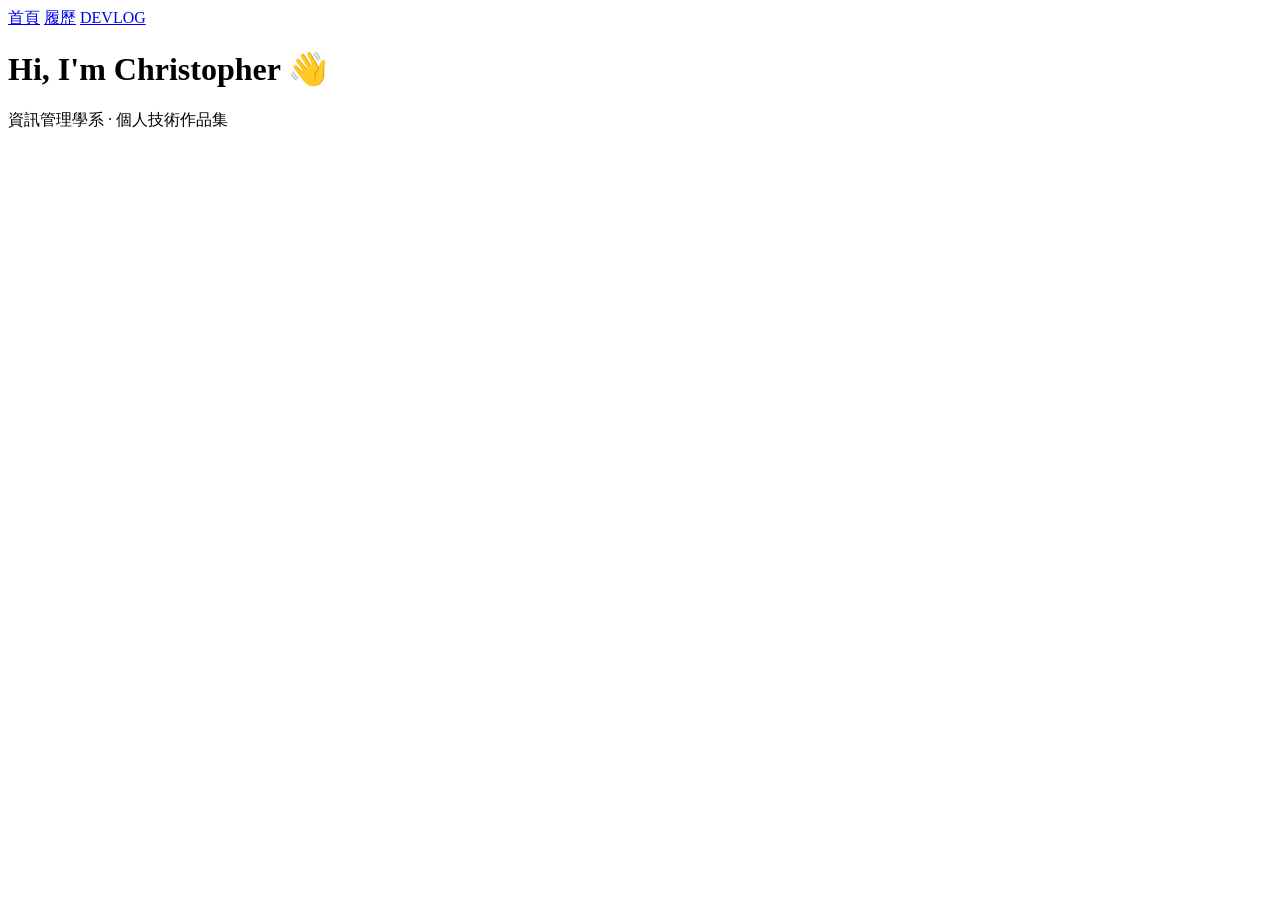
==== index.html @ ed37236c "Create index.html" ====
<!DOCTYPE html>
<html lang="zh-TW">
<head>
  <meta charset="UTF-8">
  <title>My Portfolio | Christopher</title>
  <link rel="stylesheet" href="style.css">
</head>
<body>
  <nav>
    <a href="index.html">首頁</a>
    <a href="resume.html">履歷</a>
    <a href="devlog.html">DEVLOG</a>
  </nav>
  <h1>Hi, I'm Christopher 👋</h1>
  <p>資訊管理學系 · 個人技術作品集</p>
</body>
</html>
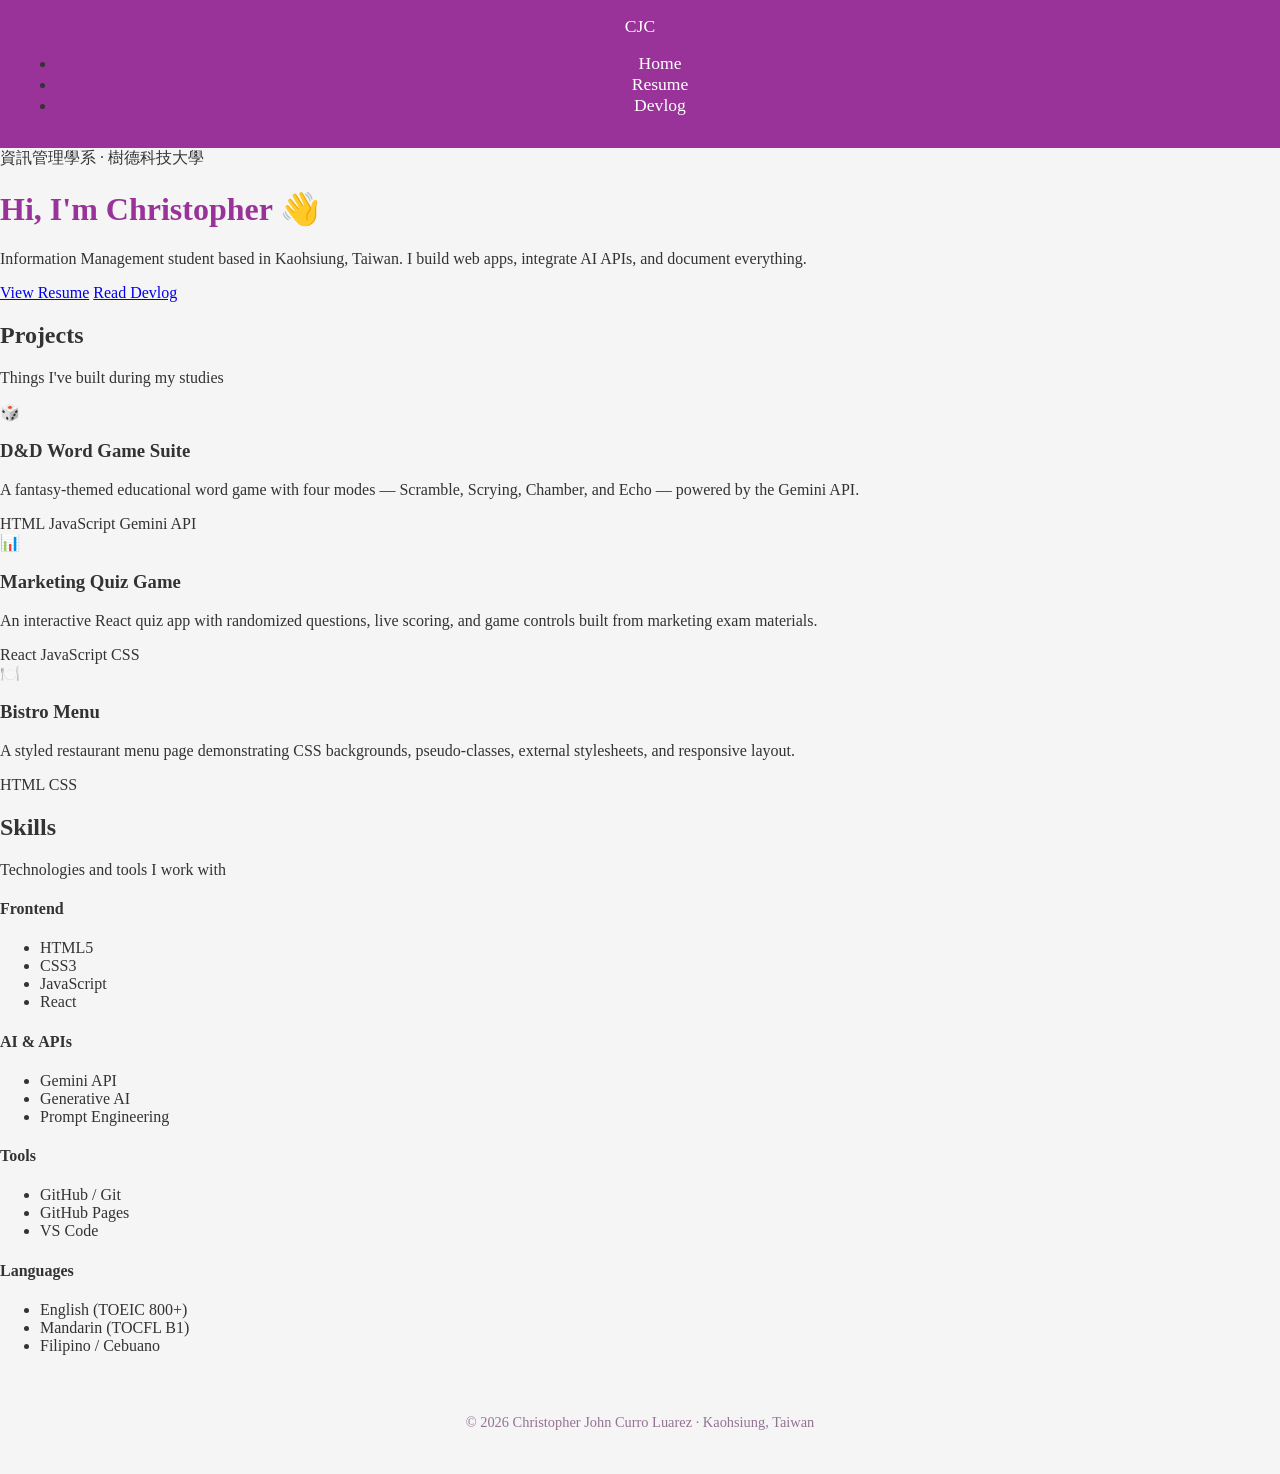
==== commit 3cd6f9b5: "Update index.html" ====
--- a/index.html
+++ b/index.html
@@ -2,16 +2,124 @@
 <html lang="zh-TW">
 <head>
   <meta charset="UTF-8">
-  <title>My Portfolio | Christopher</title>
+  <meta name="viewport" content="width=device-width, initial-scale=1.0">
+  <title>Christopher | Portfolio</title>
   <link rel="stylesheet" href="style.css">
 </head>
 <body>
+ 
   <nav>
-    <a href="index.html">首頁</a>
-    <a href="resume.html">履歷</a>
-    <a href="devlog.html">DEVLOG</a>
+    <a href="index.html" class="nav-logo">CJC</a>
+    <ul class="nav-links">
+      <li><a href="index.html" class="active">Home</a></li>
+      <li><a href="resume.html">Resume</a></li>
+      <li><a href="devlog.html">Devlog</a></li>
+    </ul>
   </nav>
-  <h1>Hi, I'm Christopher 👋</h1>
-  <p>資訊管理學系 · 個人技術作品集</p>
+ 
+  <!-- HERO -->
+  <div class="hero">
+    <span class="hero-tag">資訊管理學系 · 樹德科技大學</span>
+    <h1>Hi, I'm <span>Christopher</span> 👋</h1>
+    <p>Information Management student based in Kaohsiung, Taiwan. I build web apps, integrate AI APIs, and document everything.</p>
+    <div class="hero-buttons">
+      <a href="resume.html" class="btn btn-primary">View Resume</a>
+      <a href="devlog.html" class="btn btn-outline">Read Devlog</a>
+    </div>
+  </div>
+ 
+  <!-- PROJECTS -->
+  <section id="projects">
+    <h2 class="section-title">Projects</h2>
+    <p class="section-subtitle">Things I've built during my studies</p>
+    <div class="divider"></div>
+    <div class="cards-grid">
+ 
+      <div class="card">
+        <div class="card-icon">🎲</div>
+        <h3>D&D Word Game Suite</h3>
+        <p>A fantasy-themed educational word game with four modes — Scramble, Scrying, Chamber, and Echo — powered by the Gemini API.</p>
+        <div class="card-tags">
+          <span class="tag">HTML</span>
+          <span class="tag">JavaScript</span>
+          <span class="tag">Gemini API</span>
+        </div>
+      </div>
+ 
+      <div class="card">
+        <div class="card-icon">📊</div>
+        <h3>Marketing Quiz Game</h3>
+        <p>An interactive React quiz app with randomized questions, live scoring, and game controls built from marketing exam materials.</p>
+        <div class="card-tags">
+          <span class="tag">React</span>
+          <span class="tag">JavaScript</span>
+          <span class="tag">CSS</span>
+        </div>
+      </div>
+ 
+      <div class="card">
+        <div class="card-icon">🍽️</div>
+        <h3>Bistro Menu</h3>
+        <p>A styled restaurant menu page demonstrating CSS backgrounds, pseudo-classes, external stylesheets, and responsive layout.</p>
+        <div class="card-tags">
+          <span class="tag">HTML</span>
+          <span class="tag">CSS</span>
+        </div>
+      </div>
+ 
+    </div>
+  </section>
+ 
+  <!-- SKILLS -->
+  <section id="skills">
+    <h2 class="section-title">Skills</h2>
+    <p class="section-subtitle">Technologies and tools I work with</p>
+    <div class="divider"></div>
+    <div class="skills-grid">
+ 
+      <div class="skill-group">
+        <h4>Frontend</h4>
+        <ul>
+          <li>HTML5</li>
+          <li>CSS3</li>
+          <li>JavaScript</li>
+          <li>React</li>
+        </ul>
+      </div>
+ 
+      <div class="skill-group">
+        <h4>AI & APIs</h4>
+        <ul>
+          <li>Gemini API</li>
+          <li>Generative AI</li>
+          <li>Prompt Engineering</li>
+        </ul>
+      </div>
+ 
+      <div class="skill-group">
+        <h4>Tools</h4>
+        <ul>
+          <li>GitHub / Git</li>
+          <li>GitHub Pages</li>
+          <li>VS Code</li>
+        </ul>
+      </div>
+ 
+      <div class="skill-group">
+        <h4>Languages</h4>
+        <ul>
+          <li>English (TOEIC 800+)</li>
+          <li>Mandarin (TOCFL B1)</li>
+          <li>Filipino / Cebuano</li>
+        </ul>
+      </div>
+ 
+    </div>
+  </section>
+ 
+  <footer>
+    <p>© 2026 Christopher John Curro Luarez · Kaohsiung, Taiwan</p>
+  </footer>
+ 
 </body>
 </html>
--- a/style.css
+++ b/style.css
@@ -0,0 +1,36 @@
+body {
+  font-family: Georgia, serif;
+  font-size: 100%;
+  margin: 0;
+  padding: 0;
+  background-color: #f5f5f5;
+  color: #333;
+}
+
+nav {
+  background-color: #993399;
+  padding: 1em;
+  text-align: center;
+}
+
+nav a {
+  color: #fff;
+  text-decoration: none;
+  margin: 0 1em;
+  font-size: 1.1em;
+}
+
+nav a:hover {
+  color: #ffccff;
+}
+
+h1 {
+  color: #993399;
+}
+
+footer {
+  text-align: center;
+  padding: 2em;
+  font-size: 0.9em;
+  color: #937393;
+}
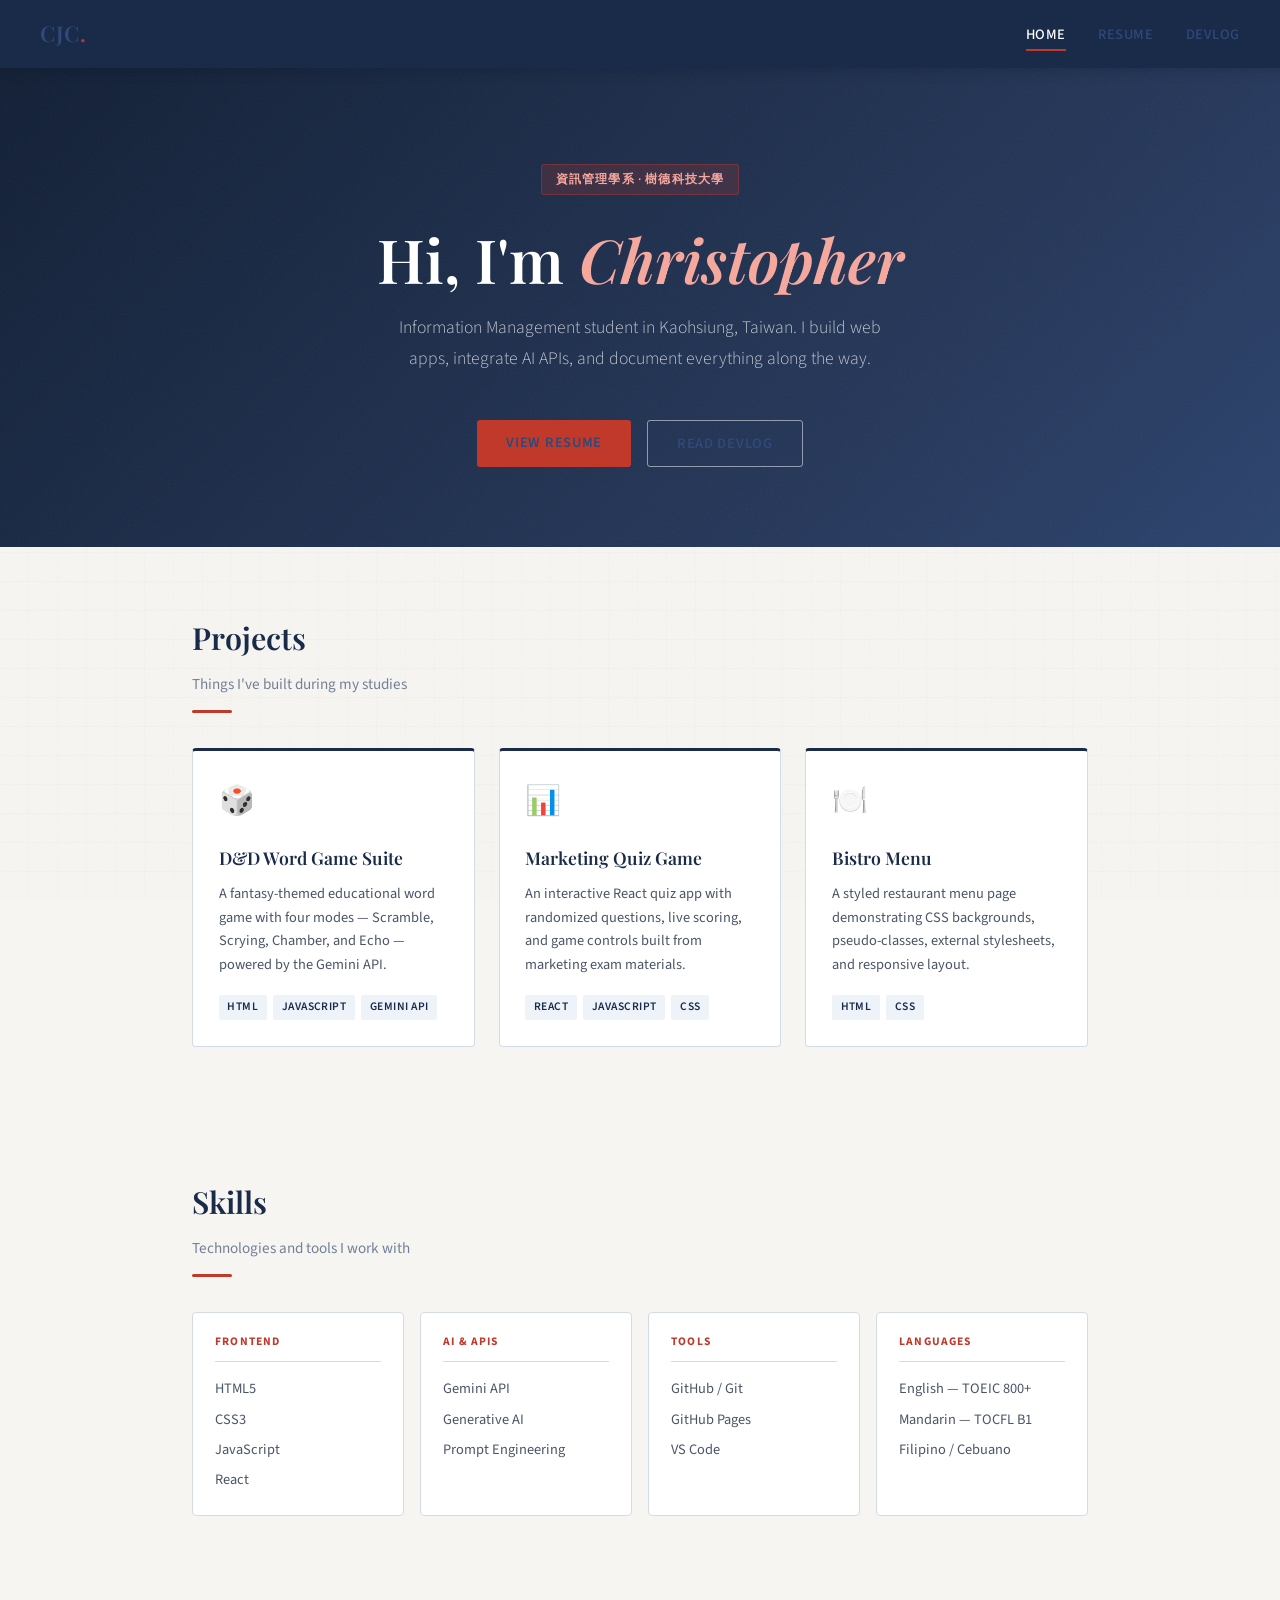
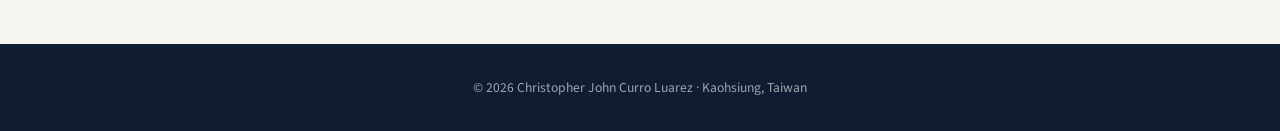
==== commit e2a1da8c: "Update index.html" ====
--- a/index.html
+++ b/index.html
@@ -7,34 +7,32 @@
   <link rel="stylesheet" href="style.css">
 </head>
 <body>
- 
+
   <nav>
-    <a href="index.html" class="nav-logo">CJC</a>
+    <a href="index.html" class="nav-logo">CJC<span>.</span></a>
     <ul class="nav-links">
       <li><a href="index.html" class="active">Home</a></li>
       <li><a href="resume.html">Resume</a></li>
       <li><a href="devlog.html">Devlog</a></li>
     </ul>
   </nav>
- 
-  <!-- HERO -->
+
   <div class="hero">
     <span class="hero-tag">資訊管理學系 · 樹德科技大學</span>
-    <h1>Hi, I'm <span>Christopher</span> 👋</h1>
-    <p>Information Management student based in Kaohsiung, Taiwan. I build web apps, integrate AI APIs, and document everything.</p>
+    <h1>Hi, I'm <span>Christopher</span></h1>
+    <p>Information Management student in Kaohsiung, Taiwan. I build web apps, integrate AI APIs, and document everything along the way.</p>
     <div class="hero-buttons">
       <a href="resume.html" class="btn btn-primary">View Resume</a>
       <a href="devlog.html" class="btn btn-outline">Read Devlog</a>
     </div>
   </div>
- 
-  <!-- PROJECTS -->
+
   <section id="projects">
     <h2 class="section-title">Projects</h2>
     <p class="section-subtitle">Things I've built during my studies</p>
     <div class="divider"></div>
     <div class="cards-grid">
- 
+
       <div class="card">
         <div class="card-icon">🎲</div>
         <h3>D&D Word Game Suite</h3>
@@ -45,7 +43,7 @@
           <span class="tag">Gemini API</span>
         </div>
       </div>
- 
+
       <div class="card">
         <div class="card-icon">📊</div>
         <h3>Marketing Quiz Game</h3>
@@ -56,7 +54,7 @@
           <span class="tag">CSS</span>
         </div>
       </div>
- 
+
       <div class="card">
         <div class="card-icon">🍽️</div>
         <h3>Bistro Menu</h3>
@@ -66,17 +64,16 @@
           <span class="tag">CSS</span>
         </div>
       </div>
- 
+
     </div>
   </section>
- 
-  <!-- SKILLS -->
+
   <section id="skills">
     <h2 class="section-title">Skills</h2>
     <p class="section-subtitle">Technologies and tools I work with</p>
     <div class="divider"></div>
     <div class="skills-grid">
- 
+
       <div class="skill-group">
         <h4>Frontend</h4>
         <ul>
@@ -86,7 +83,7 @@
           <li>React</li>
         </ul>
       </div>
- 
+
       <div class="skill-group">
         <h4>AI & APIs</h4>
         <ul>
@@ -95,7 +92,7 @@
           <li>Prompt Engineering</li>
         </ul>
       </div>
- 
+
       <div class="skill-group">
         <h4>Tools</h4>
         <ul>
@@ -104,22 +101,22 @@
           <li>VS Code</li>
         </ul>
       </div>
- 
+
       <div class="skill-group">
         <h4>Languages</h4>
         <ul>
-          <li>English (TOEIC 800+)</li>
-          <li>Mandarin (TOCFL B1)</li>
+          <li>English — TOEIC 800+</li>
+          <li>Mandarin — TOCFL B1</li>
           <li>Filipino / Cebuano</li>
         </ul>
       </div>
- 
+
     </div>
   </section>
- 
+
   <footer>
     <p>© 2026 Christopher John Curro Luarez · Kaohsiung, Taiwan</p>
   </footer>
- 
+
 </body>
 </html>
--- a/style.css
+++ b/style.css
@@ -1,36 +1,638 @@
-body {
-  font-family: Georgia, serif;
-  font-size: 100%;
+@import url('https://fonts.googleapis.com/css2?family=Playfair+Display:wght@400;600&family=Source+Sans+3:wght@300;400;500;600&display=swap');
+
+:root {
+  --navy: #1a2b4a;
+  --navy-dark: #0f1c32;
+  --navy-mid: #243659;
+  --navy-light: #2e4a7a;
+  --navy-pale: #dce6f5;
+  --navy-faint: #eef2f9;
+  --red: #c0392b;
+  --red-dark: #96281b;
+  --red-light: #f5d5d2;
+  --white: #ffffff;
+  --off-white: #f7f5f2;
+  --text: #1a1a2e;
+  --text-muted: #4a5568;
+  --text-light: #718096;
+  --border: #d1dce8;
+  --surface: #ffffff;
+  --nav-height: 68px;
+}
+
+* {
+  box-sizing: border-box;
   margin: 0;
   padding: 0;
-  background-color: #f5f5f5;
-  color: #333;
-}
-
+}
+
+html { scroll-behavior: smooth; }
+
+/* ── BODY WITH PAPER TEXTURE BACKGROUND ── */
+body {
+  font-family: 'Source Sans 3', sans-serif;
+  font-size: 16px;
+  line-height: 1.75;
+  color: var(--text);
+  background-color: var(--off-white);
+  background-image:
+    url("data:image/svg+xml,%3Csvg xmlns='http://www.w3.org/2000/svg' width='400' height='400'%3E%3Cfilter id='noise'%3E%3CfeTurbulence type='fractalNoise' baseFrequency='0.9' numOctaves='4' stitchTiles='stitch'/%3E%3CfeColorMatrix type='saturate' values='0'/%3E%3C/filter%3E%3Crect width='400' height='400' filter='url(%23noise)' opacity='0.035'/%3E%3C/svg%3E"),
+    repeating-linear-gradient(
+      0deg,
+      transparent,
+      transparent 28px,
+      rgba(26, 43, 74, 0.018) 28px,
+      rgba(26, 43, 74, 0.018) 29px
+    ),
+    repeating-linear-gradient(
+      90deg,
+      transparent,
+      transparent 28px,
+      rgba(26, 43, 74, 0.012) 28px,
+      rgba(26, 43, 74, 0.012) 29px
+    );
+  background-attachment: fixed;
+  min-height: 100vh;
+}
+
+/* ── NAV ── */
 nav {
-  background-color: #993399;
-  padding: 1em;
+  position: sticky;
+  top: 0;
+  z-index: 100;
+  background: var(--navy);
+  height: var(--nav-height);
+  display: flex;
+  align-items: center;
+  justify-content: space-between;
+  padding: 0 2.5rem;
+  box-shadow: 0 2px 12px rgba(10, 20, 40, 0.25);
+}
+
+.nav-logo {
+  font-family: 'Playfair Display', serif;
+  font-size: 1.35rem;
+  font-weight: 600;
+  color: var(--white);
+  text-decoration: none;
+  letter-spacing: 0.03em;
+  flex-shrink: 0;
+}
+
+.nav-logo span {
+  color: var(--red);
+}
+
+.nav-links {
+  display: flex;
+  gap: 2rem;
+  list-style: none;
+}
+
+.nav-links a {
+  font-size: 0.9rem;
+  font-weight: 500;
+  color: rgba(255,255,255,0.75);
+  text-decoration: none;
+  letter-spacing: 0.04em;
+  text-transform: uppercase;
+  transition: color 0.2s;
+  position: relative;
+  padding-bottom: 4px;
+}
+
+.nav-links a::after {
+  content: '';
+  position: absolute;
+  bottom: -2px;
+  left: 0;
+  width: 0;
+  height: 2px;
+  background: var(--red);
+  transition: width 0.25s;
+}
+
+.nav-links a:hover,
+.nav-links a.active {
+  color: var(--white);
+}
+
+.nav-links a:hover::after,
+.nav-links a.active::after {
+  width: 100%;
+}
+
+/* ── HERO ── */
+.hero {
+  background: var(--navy);
+  background-image:
+    url("data:image/svg+xml,%3Csvg xmlns='http://www.w3.org/2000/svg' width='400' height='400'%3E%3Cfilter id='noise'%3E%3CfeTurbulence type='fractalNoise' baseFrequency='0.75' numOctaves='4' stitchTiles='stitch'/%3E%3CfeColorMatrix type='saturate' values='0'/%3E%3C/filter%3E%3Crect width='400' height='400' filter='url(%23noise)' opacity='0.06'/%3E%3C/svg%3E"),
+    linear-gradient(135deg, var(--navy-dark) 0%, var(--navy-mid) 60%, var(--navy-light) 100%);
+  background-attachment: fixed;
+  color: var(--white);
+  padding: 6rem 2rem 5rem;
   text-align: center;
 }
 
-nav a {
+.hero-tag {
+  display: inline-block;
+  background: rgba(192, 57, 43, 0.2);
+  color: #f5a89e;
+  border: 1px solid rgba(192, 57, 43, 0.4);
+  font-size: 0.75rem;
+  font-weight: 600;
+  letter-spacing: 0.1em;
+  text-transform: uppercase;
+  padding: 0.35em 1.1em;
+  border-radius: 3px;
+  margin-bottom: 1.8rem;
+}
+
+.hero h1 {
+  font-family: 'Playfair Display', serif;
+  font-size: clamp(2.2rem, 5vw, 3.8rem);
+  font-weight: 600;
+  line-height: 1.15;
+  color: var(--white);
+  margin-bottom: 1.2rem;
+  max-width: 700px;
+  margin-left: auto;
+  margin-right: auto;
+}
+
+.hero h1 span {
+  color: #f5a89e;
+  font-style: italic;
+}
+
+.hero p {
+  font-size: 1.1rem;
+  color: rgba(255,255,255,0.72);
+  max-width: 520px;
+  margin: 0 auto 2.8rem;
+  font-weight: 300;
+}
+
+.hero-buttons {
+  display: flex;
+  gap: 1rem;
+  justify-content: center;
+  flex-wrap: wrap;
+}
+
+/* ── BUTTONS ── */
+.btn {
+  display: inline-block;
+  padding: 0.7em 2em;
+  border-radius: 3px;
+  font-size: 0.9rem;
+  font-weight: 600;
+  letter-spacing: 0.05em;
+  text-transform: uppercase;
+  text-decoration: none;
+  transition: all 0.2s;
+  cursor: pointer;
+  border: none;
+}
+
+.btn-primary {
+  background: var(--red);
   color: #fff;
-  text-decoration: none;
-  margin: 0 1em;
-  font-size: 1.1em;
-}
-
-nav a:hover {
-  color: #ffccff;
-}
-
-h1 {
-  color: #993399;
-}
-
+}
+
+.btn-primary:hover {
+  background: var(--red-dark);
+  transform: translateY(-2px);
+}
+
+.btn-outline {
+  background: transparent;
+  color: var(--white);
+  border: 1.5px solid rgba(255,255,255,0.5);
+}
+
+.btn-outline:hover {
+  border-color: var(--white);
+  background: rgba(255,255,255,0.1);
+  transform: translateY(-2px);
+}
+
+/* ── SECTIONS ── */
+section {
+  max-width: 960px;
+  margin: 0 auto;
+  padding: 4rem 2rem;
+}
+
+.section-title {
+  font-family: 'Playfair Display', serif;
+  font-size: 1.9rem;
+  font-weight: 600;
+  color: var(--navy);
+  margin-bottom: 0.4rem;
+}
+
+.section-subtitle {
+  font-size: 0.95rem;
+  color: var(--text-light);
+  margin-bottom: 0.8rem;
+}
+
+.divider {
+  width: 40px;
+  height: 3px;
+  background: var(--red);
+  border-radius: 2px;
+  margin-bottom: 2.2rem;
+}
+
+/* ── PROJECT CARDS ── */
+.cards-grid {
+  display: grid;
+  grid-template-columns: repeat(auto-fit, minmax(260px, 1fr));
+  gap: 1.5rem;
+}
+
+.card {
+  background: var(--surface);
+  border: 1px solid var(--border);
+  border-top: 3px solid var(--navy);
+  border-radius: 4px;
+  padding: 1.6rem;
+  transition: transform 0.2s, box-shadow 0.2s;
+}
+
+.card:hover {
+  transform: translateY(-4px);
+  box-shadow: 0 10px 28px rgba(26, 43, 74, 0.12);
+  border-top-color: var(--red);
+}
+
+.card-icon {
+  font-size: 1.8rem;
+  margin-bottom: 1rem;
+}
+
+.card h3 {
+  font-family: 'Playfair Display', serif;
+  font-size: 1.1rem;
+  font-weight: 600;
+  margin-bottom: 0.5rem;
+  color: var(--navy);
+}
+
+.card p {
+  font-size: 0.9rem;
+  color: var(--text-muted);
+  line-height: 1.65;
+}
+
+.card-tags {
+  display: flex;
+  flex-wrap: wrap;
+  gap: 0.4rem;
+  margin-top: 1.1rem;
+}
+
+.tag {
+  font-size: 0.72rem;
+  background: var(--navy-faint);
+  color: var(--navy);
+  padding: 0.25em 0.75em;
+  border-radius: 2px;
+  font-weight: 600;
+  letter-spacing: 0.04em;
+  text-transform: uppercase;
+}
+
+/* ── SKILLS ── */
+.skills-grid {
+  display: grid;
+  grid-template-columns: repeat(auto-fit, minmax(190px, 1fr));
+  gap: 1rem;
+}
+
+.skill-group {
+  background: var(--surface);
+  border: 1px solid var(--border);
+  border-radius: 4px;
+  padding: 1.2rem 1.4rem;
+}
+
+.skill-group h4 {
+  font-size: 0.72rem;
+  font-weight: 700;
+  text-transform: uppercase;
+  letter-spacing: 0.09em;
+  color: var(--red);
+  margin-bottom: 0.8rem;
+  padding-bottom: 0.5rem;
+  border-bottom: 1px solid var(--border);
+}
+
+.skill-group ul {
+  list-style: none;
+  font-size: 0.9rem;
+  color: var(--text-muted);
+  line-height: 2.1;
+}
+
+/* ── RESUME PAGE ── */
+.resume-wrapper {
+  max-width: 780px;
+  margin: 0 auto;
+  padding: 3rem 2rem;
+}
+
+.resume-header {
+  background: var(--navy);
+  background-image: url("data:image/svg+xml,%3Csvg xmlns='http://www.w3.org/2000/svg' width='400' height='400'%3E%3Cfilter id='noise'%3E%3CfeTurbulence type='fractalNoise' baseFrequency='0.75' numOctaves='4' stitchTiles='stitch'/%3E%3CfeColorMatrix type='saturate' values='0'/%3E%3C/filter%3E%3Crect width='400' height='400' filter='url(%23noise)' opacity='0.06'/%3E%3C/svg%3E");
+  color: var(--white);
+  padding: 2.5rem 2rem;
+  border-radius: 4px;
+  margin-bottom: 2.5rem;
+}
+
+.resume-header h1 {
+  font-family: 'Playfair Display', serif;
+  font-size: clamp(1.6rem, 4vw, 2.3rem);
+  font-weight: 600;
+  margin-bottom: 0.4rem;
+}
+
+.resume-header .tagline {
+  font-size: 0.95rem;
+  color: #f5a89e;
+  font-weight: 500;
+  margin-bottom: 1rem;
+  letter-spacing: 0.02em;
+}
+
+.resume-header .contact-row {
+  display: flex;
+  flex-wrap: wrap;
+  gap: 0.6rem 1.5rem;
+  font-size: 0.85rem;
+  color: rgba(255,255,255,0.7);
+}
+
+.resume-section {
+  margin-bottom: 2.5rem;
+}
+
+.resume-section h2 {
+  font-family: 'Playfair Display', serif;
+  font-size: 1.15rem;
+  font-weight: 600;
+  color: var(--navy);
+  border-bottom: 2px solid var(--navy-pale);
+  padding-bottom: 0.5rem;
+  margin-bottom: 1.2rem;
+  display: flex;
+  align-items: center;
+  gap: 0.5rem;
+}
+
+.resume-section h2::before {
+  content: '';
+  display: inline-block;
+  width: 4px;
+  height: 1.1em;
+  background: var(--red);
+  border-radius: 2px;
+  flex-shrink: 0;
+}
+
+.resume-item {
+  margin-bottom: 1.4rem;
+}
+
+.resume-item-header {
+  display: flex;
+  justify-content: space-between;
+  align-items: baseline;
+  flex-wrap: wrap;
+  gap: 0.4rem;
+}
+
+.resume-item h3 {
+  font-size: 0.98rem;
+  font-weight: 600;
+  color: var(--text);
+}
+
+.resume-item .date {
+  font-size: 0.82rem;
+  color: var(--text-light);
+  white-space: nowrap;
+  background: var(--navy-faint);
+  padding: 0.15em 0.7em;
+  border-radius: 2px;
+  font-weight: 600;
+}
+
+.resume-item .institution {
+  font-size: 0.88rem;
+  color: var(--navy-light);
+  font-weight: 500;
+  margin: 0.2rem 0 0.5rem;
+}
+
+.resume-item ul {
+  padding-left: 1.2rem;
+  font-size: 0.88rem;
+  color: var(--text-muted);
+  line-height: 1.9;
+}
+
+.lang-badges {
+  display: flex;
+  flex-wrap: wrap;
+  gap: 0.6rem;
+}
+
+.lang-badge {
+  background: var(--navy);
+  color: var(--white);
+  font-size: 0.82rem;
+  font-weight: 500;
+  padding: 0.35em 1.1em;
+  border-radius: 3px;
+  letter-spacing: 0.02em;
+}
+
+/* ── DEVLOG PAGE ── */
+.devlog-wrapper {
+  max-width: 760px;
+  margin: 0 auto;
+  padding: 3rem 2rem;
+}
+
+.devlog-header {
+  margin-bottom: 3rem;
+  padding-bottom: 1.5rem;
+  border-bottom: 2px solid var(--navy-pale);
+}
+
+.devlog-header h1 {
+  font-family: 'Playfair Display', serif;
+  font-size: clamp(1.6rem, 4vw, 2.1rem);
+  color: var(--navy);
+  margin-bottom: 0.4rem;
+}
+
+.devlog-header p {
+  color: var(--text-light);
+  font-size: 0.95rem;
+}
+
+.devlog-entry {
+  position: relative;
+  padding-left: 2rem;
+  margin-bottom: 2.8rem;
+  border-left: 2px solid var(--navy-pale);
+}
+
+.devlog-entry::before {
+  content: '';
+  position: absolute;
+  left: -6px;
+  top: 6px;
+  width: 10px;
+  height: 10px;
+  border-radius: 50%;
+  background: var(--navy);
+  border: 2px solid var(--off-white);
+  outline: 2px solid var(--navy);
+}
+
+.devlog-week {
+  font-size: 0.72rem;
+  font-weight: 700;
+  text-transform: uppercase;
+  letter-spacing: 0.1em;
+  color: var(--red);
+  margin-bottom: 0.3rem;
+}
+
+.devlog-entry h2 {
+  font-family: 'Playfair Display', serif;
+  font-size: 1.15rem;
+  color: var(--navy);
+  margin-bottom: 0.6rem;
+}
+
+.devlog-entry p {
+  font-size: 0.92rem;
+  color: var(--text-muted);
+  line-height: 1.75;
+}
+
+.ai-log {
+  background: var(--navy-faint);
+  border: 1px solid var(--navy-pale);
+  border-left: 3px solid var(--navy);
+  border-radius: 0 4px 4px 0;
+  padding: 0.9rem 1.1rem;
+  margin-top: 1rem;
+  font-size: 0.87rem;
+  color: var(--text-muted);
+}
+
+.ai-log strong {
+  display: block;
+  font-size: 0.72rem;
+  font-weight: 700;
+  text-transform: uppercase;
+  letter-spacing: 0.08em;
+  color: var(--navy);
+  margin-bottom: 0.4rem;
+}
+
+/* ── FOOTER ── */
 footer {
+  background: var(--navy-dark);
+  color: rgba(255,255,255,0.6);
   text-align: center;
-  padding: 2em;
-  font-size: 0.9em;
-  color: #937393;
-}
+  padding: 2rem;
+  font-size: 0.85rem;
+  margin-top: 4rem;
+}
+
+/* ── LINKS ── */
+a:link { color: var(--navy-light); }
+a:visited { color: var(--text-muted); }
+a:hover, a:focus { color: var(--red); }
+a:active { color: var(--red-dark); }
+
+/* ─────────────────────────────────────
+   RESPONSIVE DESIGN
+───────────────────────────────────── */
+@media (max-width: 768px) {
+  nav {
+    padding: 0 1.5rem;
+    height: auto;
+    min-height: var(--nav-height);
+    flex-wrap: wrap;
+    gap: 0.5rem;
+    padding-top: 0.8rem;
+    padding-bottom: 0.8rem;
+  }
+
+  .nav-links { gap: 1.2rem; flex-wrap: wrap; }
+  .nav-links a { font-size: 0.82rem; }
+
+  .hero { padding: 4rem 1.5rem 3.5rem; }
+
+  .cards-grid {
+    grid-template-columns: repeat(auto-fit, minmax(220px, 1fr));
+  }
+
+  .skills-grid { grid-template-columns: repeat(2, 1fr); }
+
+  .resume-wrapper,
+  .devlog-wrapper { padding: 2rem 1.5rem; }
+}
+
+@media (max-width: 480px) {
+  nav {
+    padding: 0.8rem 1rem;
+    flex-direction: column;
+    align-items: center;
+    gap: 0.6rem;
+  }
+
+  .nav-links { gap: 1rem; justify-content: center; }
+
+  .hero { padding: 3rem 1rem 2.5rem; }
+  .hero p { font-size: 0.95rem; }
+
+  .hero-buttons {
+    flex-direction: column;
+    align-items: center;
+  }
+
+  .btn {
+    width: 100%;
+    max-width: 260px;
+    text-align: center;
+  }
+
+  section { padding: 2.5rem 1rem; }
+
+  .cards-grid { grid-template-columns: 1fr; }
+  .skills-grid { grid-template-columns: 1fr; }
+
+  .resume-wrapper,
+  .devlog-wrapper { padding: 1.5rem 1rem; }
+
+  .resume-header { padding: 1.8rem 1.2rem; }
+
+  .resume-item-header { flex-direction: column; gap: 0.3rem; }
+  .resume-header .contact-row { flex-direction: column; gap: 0.4rem; }
+  .lang-badges { flex-direction: column; }
+
+  .devlog-entry { padding-left: 1.4rem; }
+
+  footer { padding: 1.5rem 1rem; }
+}
